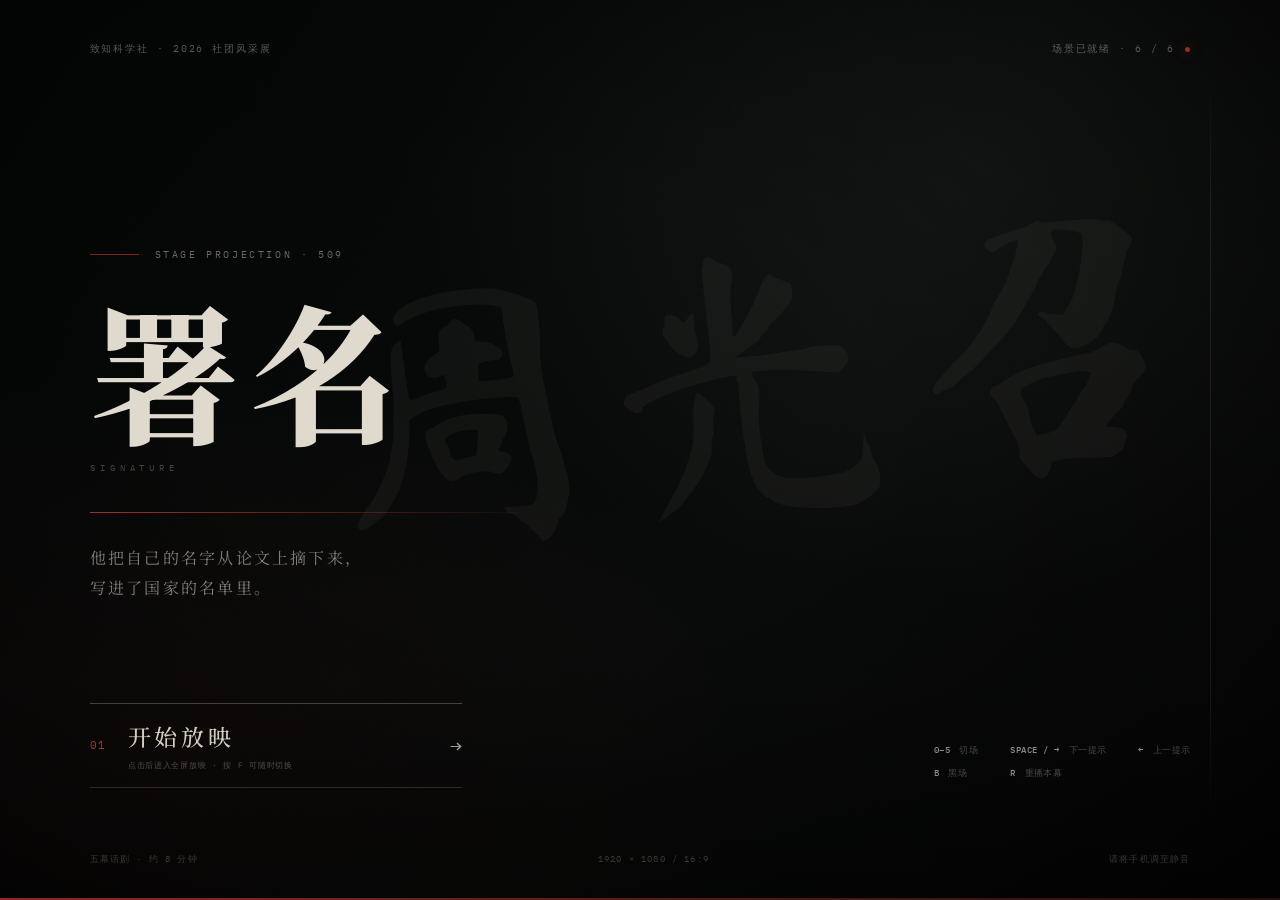
==== stage.html @ f8283609 "test" ====
<!doctype html>
<html lang="zh-CN">
<head>
  <meta charset="utf-8" />
  <meta name="viewport" content="width=device-width, initial-scale=1" />
  <title>《署名》· 舞台放映器</title>
  <link rel="stylesheet" href="css/stage.css" />
</head>
<body>
  <main class="projector" id="projector">
    <div class="screen" id="screen">
      <iframe class="scene-frame" data-act="0" data-title="预演" src="scenes/preshow.html?embedded=1&amp;hud=0" title="预演" allow="autoplay"></iframe>
      <iframe class="scene-frame" data-act="1" data-title="三十七页" src="scenes/act-1.html?embedded=1&amp;hud=0" title="第一幕 三十七页" allow="autoplay"></iframe>
      <iframe class="scene-frame" data-act="2" data-title="消息" src="scenes/act-2.html?embedded=1&amp;hud=0" title="第二幕 消息" allow="autoplay"></iframe>
      <iframe class="scene-frame" data-act="3" data-title="一封签了名的信" src="scenes/act-3.html?embedded=1&amp;hud=0" title="第三幕 一封签了名的信" allow="autoplay"></iframe>
      <iframe class="scene-frame" data-act="4" data-title="第九次" src="scenes/act-4.html?embedded=1&amp;hud=0" title="第四幕 第九次" allow="autoplay"></iframe>
      <iframe class="scene-frame" data-act="5" data-title="署名" src="scenes/act-5.html?embedded=1&amp;hud=0" title="第五幕 署名" allow="autoplay"></iframe>
    </div>

    <div class="transition-veil" id="transitionVeil"></div>
    <div class="blackout-veil" id="blackoutVeil"></div>

    <div class="operator-hud" id="hud">
      <span class="hud-dot"></span>
      <span class="hud-act" id="hudAct">00 / 预演</span>
      <span class="hud-rule"></span>
      <span class="hud-cue" id="hudCue">CUE — / —</span>
      <span class="hud-rule"></span>
      <span class="hud-hint" id="hudHint">SPACE 下一提示 · 1–5 切幕 · B 黑场 · F 全屏</span>
    </div>

    <section class="intro" id="intro">
      <div class="intro-bg"></div>
      <div class="intro-grain"></div>
      <div class="intro-vignette"></div>
      <header class="intro-top">
        <div class="intro-brand">致知科学社 · 2026 社团风采展</div>
        <div class="intro-status">
          <span id="loadStatus">预载场景 · 0 / 6</span>
          <span class="status-pulse"></span>
        </div>
      </header>

      <div class="intro-body">
        <div class="intro-kicker"><span></span>STAGE PROJECTION · 509</div>
        <h1 class="intro-title">署名</h1>
        <div class="intro-en">SIGNATURE</div>
        <div class="intro-line"></div>
        <p class="intro-quote">他把自己的名字从论文上摘下来，<br />写进了国家的名单里。</p>
      </div>

      <div class="intro-actions">
        <button class="start-button" id="startButton" type="button" disabled>
          <span class="start-index">01</span>
          <span class="start-copy">
            <strong id="startLabel">正在预载</strong>
            <small>点击后进入全屏放映 · 按 F 可随时切换</small>
          </span>
          <span class="start-arrow">→</span>
        </button>
        <div class="intro-keys">
          <div><b>0–5</b><span>切场</span></div>
          <div><b>SPACE / →</b><span>下一提示</span></div>
          <div><b>←</b><span>上一提示</span></div>
          <div><b>B</b><span>黑场</span></div>
          <div><b>R</b><span>重播本幕</span></div>
        </div>
      </div>

      <footer class="intro-foot">
        <span>五幕话剧 · 约 8 分钟</span>
        <span>1920 × 1080 / 16:9</span>
        <span>请将手机调至静音</span>
      </footer>
    </section>

    <div class="loading-line" id="loadingLine"></div>
    <noscript><div class="noscript">需要启用 JavaScript 才能运行舞台放映器。</div></noscript>
  </main>
  <script src="js/stage.js"></script>
</body>
</html>
---- css/stage.css ----
@font-face {
  font-family: "Noto Serif SC";
  src: url("../assets/fonts/subset/NotoSerifSC.woff2") format("woff2");
  font-weight: 200 900;
  font-style: normal;
  font-display: block;
}
@font-face {
  font-family: "Ma Shan Zheng";
  src: url("../assets/fonts/subset/MaShanZheng.woff2") format("woff2");
  font-weight: 400;
  font-style: normal;
  font-display: block;
}
@font-face {
  font-family: "IBM Plex Mono";
  src: url("../assets/fonts/subset/IBMPlexMono-Regular.woff2") format("woff2");
  font-weight: 400;
  font-style: normal;
  font-display: block;
}
@font-face {
  font-family: "IBM Plex Mono";
  src: url("../assets/fonts/subset/IBMPlexMono-Medium.woff2") format("woff2");
  font-weight: 500;
  font-style: normal;
  font-display: block;
}

:root {
  --ink: #050505;
  --paper: #e6dfd1;
  --red: #ad3426;
  --serif: "Noto Serif SC", "Songti SC", "SimSun", serif;
  --hand: "Ma Shan Zheng", "KaiTi", serif;
  --mono: "IBM Plex Mono", "Consolas", monospace;
  --ease: cubic-bezier(0.16, 1, 0.3, 1);
}

* {
  box-sizing: border-box;
}

html,
body {
  width: 100%;
  height: 100%;
  margin: 0;
  padding: 0;
  overflow: hidden;
  background: #000;
}

body {
  color: var(--paper);
  font-family: var(--serif);
  -webkit-font-smoothing: antialiased;
  user-select: none;
}

button {
  font: inherit;
  color: inherit;
  border: 0;
  background: none;
  cursor: pointer;
}

.projector {
  position: relative;
  width: 100vw;
  height: 100vh;
  overflow: hidden;
  background: #000;
}

.screen {
  position: absolute;
  inset: 0;
  background: #000;
}
.scene-frame {
  position: absolute;
  inset: 0;
  width: 100%;
  height: 100%;
  border: 0;
  background: #000;
  opacity: 0;
  pointer-events: none;
  transition: opacity 0.7s ease;
  z-index: 0;
}
.scene-frame.is-active {
  opacity: 1;
  z-index: 2;
}

.transition-veil,
.blackout-veil {
  position: absolute;
  inset: 0;
  background: #020202;
  pointer-events: none;
}
.transition-veil {
  z-index: 120;
  opacity: 0;
  transition: opacity 0.26s ease;
}
.transition-veil.is-on {
  opacity: 1;
}
.blackout-veil {
  z-index: 130;
  opacity: 0;
  transition: opacity 0.55s ease;
}
.blackout-veil.is-on {
  opacity: 1;
}

/* ---------- operator hud ---------- */

.operator-hud {
  position: absolute;
  left: 24px;
  bottom: 20px;
  z-index: 150;
  display: flex;
  align-items: center;
  gap: 13px;
  padding: 9px 13px;
  border: 1px solid rgba(230, 223, 209, 0.14);
  background: rgba(3, 4, 4, 0.74);
  color: rgba(230, 223, 209, 0.72);
  font-family: var(--mono);
  font-size: 10px;
  letter-spacing: 0.07em;
  opacity: 0;
  transform: translateY(8px);
  transition:
    opacity 0.28s ease,
    transform 0.28s var(--ease);
  pointer-events: none;
  backdrop-filter: blur(8px);
  white-space: nowrap;
}
.operator-hud.is-visible {
  opacity: 1;
  transform: translateY(0);
}
.hud-dot {
  width: 5px;
  height: 5px;
  border-radius: 50%;
  background: var(--red);
  box-shadow: 0 0 11px rgba(173, 52, 38, 0.8);
}
.hud-act {
  color: rgba(230, 223, 209, 0.86);
}
.hud-cue {
  color: rgba(230, 223, 209, 0.5);
}
.hud-rule {
  width: 1px;
  height: 10px;
  background: rgba(230, 223, 209, 0.18);
}
.hud-hint {
  color: rgba(230, 223, 209, 0.3);
  font-size: 9px;
}

/* ---------- intro ---------- */

.intro {
  position: absolute;
  inset: 0;
  z-index: 200;
  overflow: hidden;
  background: #030404;
  transition:
    opacity 1.25s var(--ease),
    visibility 0s linear 1.25s;
}
.intro.is-hidden {
  opacity: 0;
  visibility: hidden;
  pointer-events: none;
}
.intro-bg {
  position: absolute;
  inset: 0;
  background:
    radial-gradient(ellipse at 77% 18%, rgba(107, 122, 112, 0.11), transparent 42%),
    radial-gradient(ellipse at 12% 88%, rgba(173, 52, 38, 0.055), transparent 38%),
    linear-gradient(122deg, #040606 0%, #090b0a 58%, #070807 100%);
}
.intro-bg::after {
  content: "";
  position: absolute;
  right: 5.4vw;
  top: 8vh;
  bottom: 8vh;
  width: 1px;
  background: linear-gradient(to bottom, transparent, rgba(230, 223, 209, 0.12) 18%, rgba(230, 223, 209, 0.12) 82%, transparent);
}
.intro-grain {
  position: absolute;
  inset: -40px;
  background-image: url("../assets/img/grain.svg");
  background-size: 320px;
  opacity: 0.1;
  mix-blend-mode: soft-light;
  pointer-events: none;
  animation: grain 1.2s steps(3) infinite;
}
.intro-vignette {
  position: absolute;
  inset: 0;
  background:
    radial-gradient(ellipse at 43% 45%, transparent 30%, rgba(0, 0, 0, 0.36) 77%, rgba(0, 0, 0, 0.7) 100%),
    linear-gradient(0deg, rgba(0, 0, 0, 0.36), transparent 26%);
  pointer-events: none;
}
.intro::after {
  content: "周光召";
  position: absolute;
  right: 7.4vw;
  top: 42%;
  color: rgba(230, 223, 209, 0.045);
  font-family: var(--hand);
  font-size: clamp(180px, 23vw, 430px);
  line-height: 1;
  transform: translateY(-50%) rotate(-7deg);
  pointer-events: none;
  white-space: nowrap;
}

.intro-top {
  position: absolute;
  left: clamp(28px, 7vw, 136px);
  right: clamp(28px, 7vw, 136px);
  top: clamp(26px, 4.7vh, 52px);
  z-index: 2;
  display: flex;
  justify-content: space-between;
  align-items: center;
  color: rgba(230, 223, 209, 0.38);
  font-family: var(--mono);
  font-size: 10px;
  letter-spacing: 0.19em;
}
.intro-status {
  display: flex;
  align-items: center;
  gap: 11px;
}
.status-pulse {
  width: 5px;
  height: 5px;
  border-radius: 50%;
  background: rgba(173, 52, 38, 0.86);
  box-shadow: 0 0 12px rgba(173, 52, 38, 0.55);
  animation: pulse 2.4s ease-in-out infinite;
}

.intro-body {
  position: absolute;
  left: clamp(28px, 7vw, 136px);
  top: 27.5vh;
  z-index: 2;
  width: min(920px, 60vw);
}
.intro-kicker {
  display: flex;
  align-items: center;
  gap: 16px;
  color: rgba(230, 223, 209, 0.45);
  font-family: var(--mono);
  font-size: 10px;
  letter-spacing: 0.26em;
  opacity: 0;
  animation: intro-rise 1.5s var(--ease) 0.5s forwards;
}
.intro-kicker span {
  display: block;
  width: 49px;
  height: 1px;
  background: rgba(173, 52, 38, 0.72);
}
.intro-title {
  margin: 4.3vh 0 0;
  color: rgba(235, 229, 217, 0.95);
  font-family: var(--serif);
  font-size: clamp(112px, 11.7vw, 225px);
  font-weight: 800;
  line-height: 0.94;
  letter-spacing: 0.07em;
  opacity: 0;
  transform: translateY(22px);
  animation: intro-title 2.1s var(--ease) 0.55s forwards;
}
.intro-en {
  margin-top: 2.5vh;
  color: rgba(230, 223, 209, 0.28);
  font-family: var(--mono);
  font-size: clamp(9px, 0.72vw, 14px);
  letter-spacing: 0.54em;
  opacity: 0;
  animation: intro-rise 1.3s var(--ease) 1.25s forwards;
}
.intro-line {
  width: 0;
  height: 1px;
  margin-top: 4.2vh;
  background: linear-gradient(90deg, rgba(173, 52, 38, 0.92), rgba(173, 52, 38, 0.06));
  animation: intro-line 1.8s var(--ease) 1s forwards;
}
.intro-quote {
  margin: 3.3vh 0 0;
  color: rgba(230, 223, 209, 0.55);
  font-family: var(--serif);
  font-size: clamp(14px, 1.25vw, 24px);
  font-weight: 400;
  line-height: 1.9;
  letter-spacing: 0.14em;
  opacity: 0;
  animation: intro-rise 1.6s var(--ease) 1.45s forwards;
}

.intro-actions {
  position: absolute;
  left: clamp(28px, 7vw, 136px);
  right: clamp(28px, 7vw, 136px);
  bottom: 12.5vh;
  z-index: 3;
  display: flex;
  align-items: flex-end;
  justify-content: space-between;
  gap: 40px;
}
.start-button {
  display: flex;
  align-items: center;
  gap: 22px;
  min-width: 372px;
  padding: 16px 0;
  color: rgba(230, 223, 209, 0.92);
  border-top: 1px solid rgba(230, 223, 209, 0.26);
  border-bottom: 1px solid rgba(230, 223, 209, 0.16);
  text-align: left;
  transition:
    border-color 0.3s ease,
    opacity 0.3s ease;
  opacity: 0.4;
}
.start-button:not(:disabled) {
  opacity: 1;
}
.start-button:not(:disabled):hover {
  border-color: rgba(173, 52, 38, 0.7);
}
.start-button:disabled {
  cursor: wait;
}
.start-index {
  color: var(--red);
  font-family: var(--mono);
  font-size: 11px;
  letter-spacing: 0.1em;
}
.start-copy {
  display: flex;
  flex-direction: column;
  gap: 7px;
}
.start-copy strong {
  font-family: var(--serif);
  font-size: 23px;
  font-weight: 500;
  letter-spacing: 0.16em;
}
.start-copy small {
  color: rgba(230, 223, 209, 0.32);
  font-family: var(--mono);
  font-size: 8px;
  letter-spacing: 0.09em;
}
.start-arrow {
  margin-left: auto;
  color: rgba(230, 223, 209, 0.7);
  font-family: var(--mono);
  font-size: 20px;
  font-weight: 400;
  transition: transform 0.28s var(--ease);
}
.start-button:not(:disabled):hover .start-arrow {
  transform: translateX(7px);
}
.start-button.is-ready .start-index {
  animation: ready-pulse 2.8s ease-in-out infinite;
}

.intro-keys {
  display: grid;
  grid-template-columns: repeat(3, auto);
  gap: 10px 32px;
  padding-bottom: 8px;
  color: rgba(230, 223, 209, 0.3);
  font-family: var(--mono);
  font-size: 9px;
  letter-spacing: 0.04em;
}
.intro-keys div {
  display: flex;
  align-items: baseline;
  gap: 9px;
}
.intro-keys b {
  color: rgba(230, 223, 209, 0.62);
  font-weight: 500;
  font-size: 9px;
  letter-spacing: 0.06em;
}
.intro-foot {
  position: absolute;
  left: clamp(28px, 7vw, 136px);
  right: clamp(28px, 7vw, 136px);
  bottom: clamp(22px, 3.8vh, 41px);
  z-index: 2;
  display: flex;
  justify-content: space-between;
  color: rgba(230, 223, 209, 0.23);
  font-family: var(--mono);
  font-size: 9px;
  letter-spacing: 0.13em;
}

.loading-line {
  position: absolute;
  left: 0;
  bottom: 0;
  z-index: 210;
  width: 0%;
  height: 2px;
  background: linear-gradient(90deg, rgba(173, 52, 38, 0.8), rgba(173, 52, 38, 0.2));
  transition: width 0.6s ease;
  pointer-events: none;
}
.intro.is-hidden + .loading-line {
  opacity: 0;
}

.noscript {
  position: absolute;
  inset: 0;
  z-index: 300;
  display: grid;
  place-items: center;
  background: #050505;
  color: #e6dfd1;
  font-family: var(--serif);
  font-size: 22px;
}

@keyframes pulse {
  0%,
  100% {
    opacity: 0.4;
    transform: scale(0.9);
  }
  50% {
    opacity: 1;
    transform: scale(1.15);
  }
}
@keyframes intro-title {
  from {
    opacity: 0;
    transform: translateY(24px);
    filter: blur(12px);
  }
  to {
    opacity: 1;
    transform: translateY(0);
    filter: blur(0);
  }
}
@keyframes intro-rise {
  from {
    opacity: 0;
    transform: translateY(10px);
    filter: blur(4px);
  }
  to {
    opacity: 1;
    transform: translateY(0);
    filter: blur(0);
  }
}
@keyframes intro-line {
  to {
    width: min(430px, 42vw);
  }
}
@keyframes ready-pulse {
  0%,
  100% {
    opacity: 0.62;
  }
  50% {
    opacity: 1;
  }
}
@keyframes grain {
  0% {
    transform: translate(0, 0);
  }
  25% {
    transform: translate(-14px, 8px);
  }
  50% {
    transform: translate(10px, -10px);
  }
  75% {
    transform: translate(-7px, -5px);
  }
  100% {
    transform: translate(12px, 9px);
  }
}

@media (max-width: 1000px) {
  .intro-actions {
    display: block;
    bottom: 13vh;
  }
  .intro-keys {
    display: none;
  }
  .intro-body {
    width: calc(100vw - 56px);
  }
  .intro::after {
    opacity: 0.6;
  }
  .start-button {
    min-width: 0;
    width: 100%;
  }
}

@media (prefers-reduced-motion: reduce) {
  .intro-grain,
  .status-pulse,
  .start-button.is-ready .start-index {
    animation: none;
  }
  .intro-kicker,
  .intro-title,
  .intro-en,
  .intro-line,
  .intro-quote {
    animation-duration: 0.01ms !important;
    animation-delay: 0s !important;
    opacity: 1;
    width: auto;
    filter: none;
  }
}
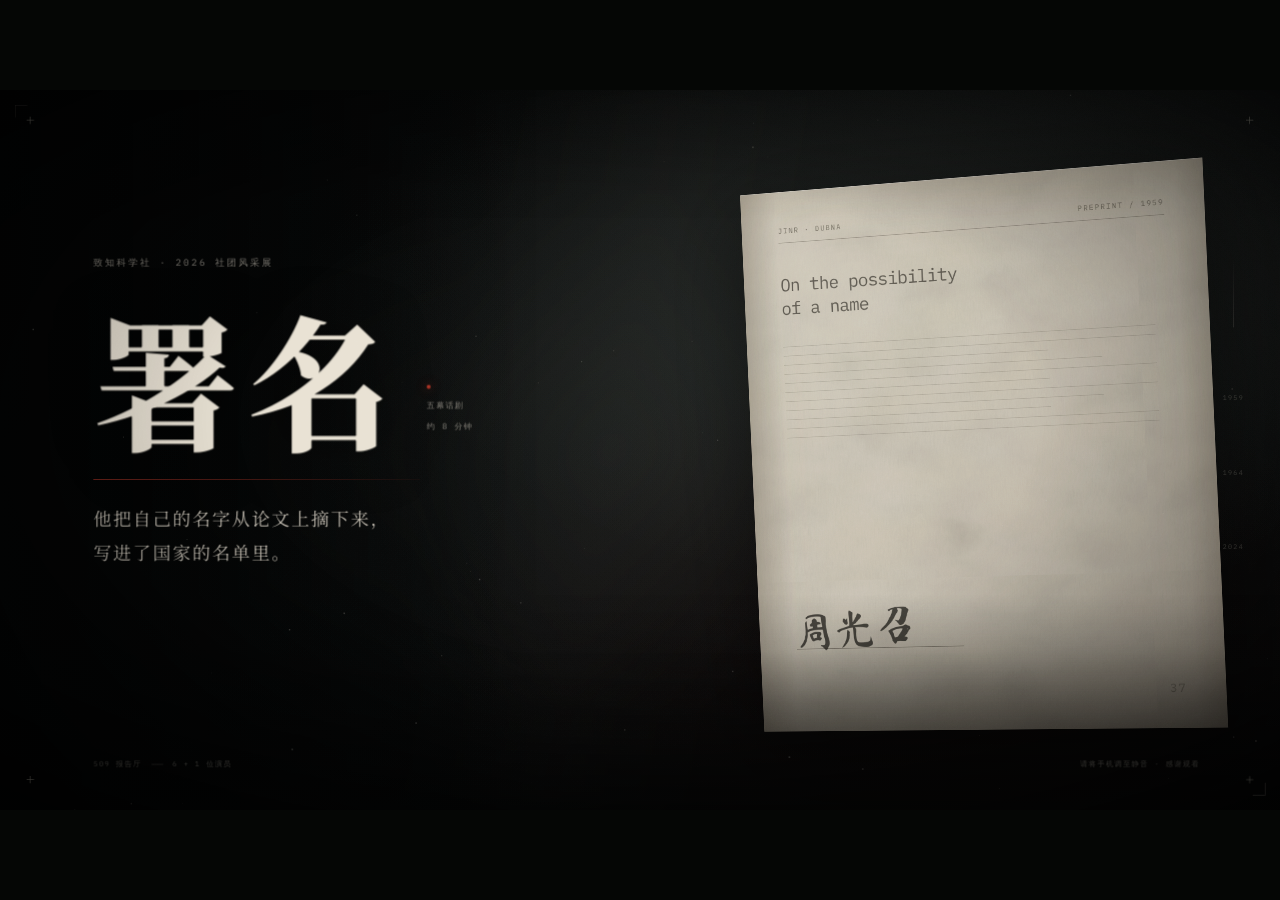
==== commit e5dd0687: "m1" ====
--- a/stage.html
+++ b/stage.html
@@ -4,6 +4,8 @@
   <meta charset="utf-8" />
   <meta name="viewport" content="width=device-width, initial-scale=1" />
   <title>《署名》· 舞台放映器</title>
+  <link rel="preload" href="assets/fonts/subset/NotoSerifSC.woff2" as="font" type="font/woff2" crossorigin />
+  <link rel="preload" href="assets/fonts/subset/MaShanZheng.woff2" as="font" type="font/woff2" crossorigin />
   <link rel="stylesheet" href="css/stage.css" />
 </head>
 <body>
@@ -29,7 +31,7 @@
       <span class="hud-hint" id="hudHint">SPACE 下一提示 · 1–5 切幕 · B 黑场 · F 全屏</span>
     </div>
 
-    <section class="intro" id="intro">
+    <section class="intro" id="intro" hidden>
       <div class="intro-bg"></div>
       <div class="intro-grain"></div>
       <div class="intro-vignette"></div>
--- a/css/stage.css
+++ b/css/stage.css
@@ -14,14 +14,14 @@
 }
 @font-face {
   font-family: "IBM Plex Mono";
-  src: url("../assets/fonts/subset/IBMPlexMono-Regular.woff2") format("woff2");
+  src: url("../assets/fonts/IBMPlexMono-Regular.ttf") format("truetype");
   font-weight: 400;
   font-style: normal;
   font-display: block;
 }
 @font-face {
   font-family: "IBM Plex Mono";
-  src: url("../assets/fonts/subset/IBMPlexMono-Medium.woff2") format("woff2");
+  src: url("../assets/fonts/IBMPlexMono-Medium.ttf") format("truetype");
   font-weight: 500;
   font-style: normal;
   font-display: block;
@@ -174,6 +174,12 @@
 }
 
 /* ---------- intro ---------- */
+
+.intro[hidden],
+body.auto-mode .intro,
+body.auto-mode .loading-line {
+  display: none !important;
+}
 
 .intro {
   position: absolute;
